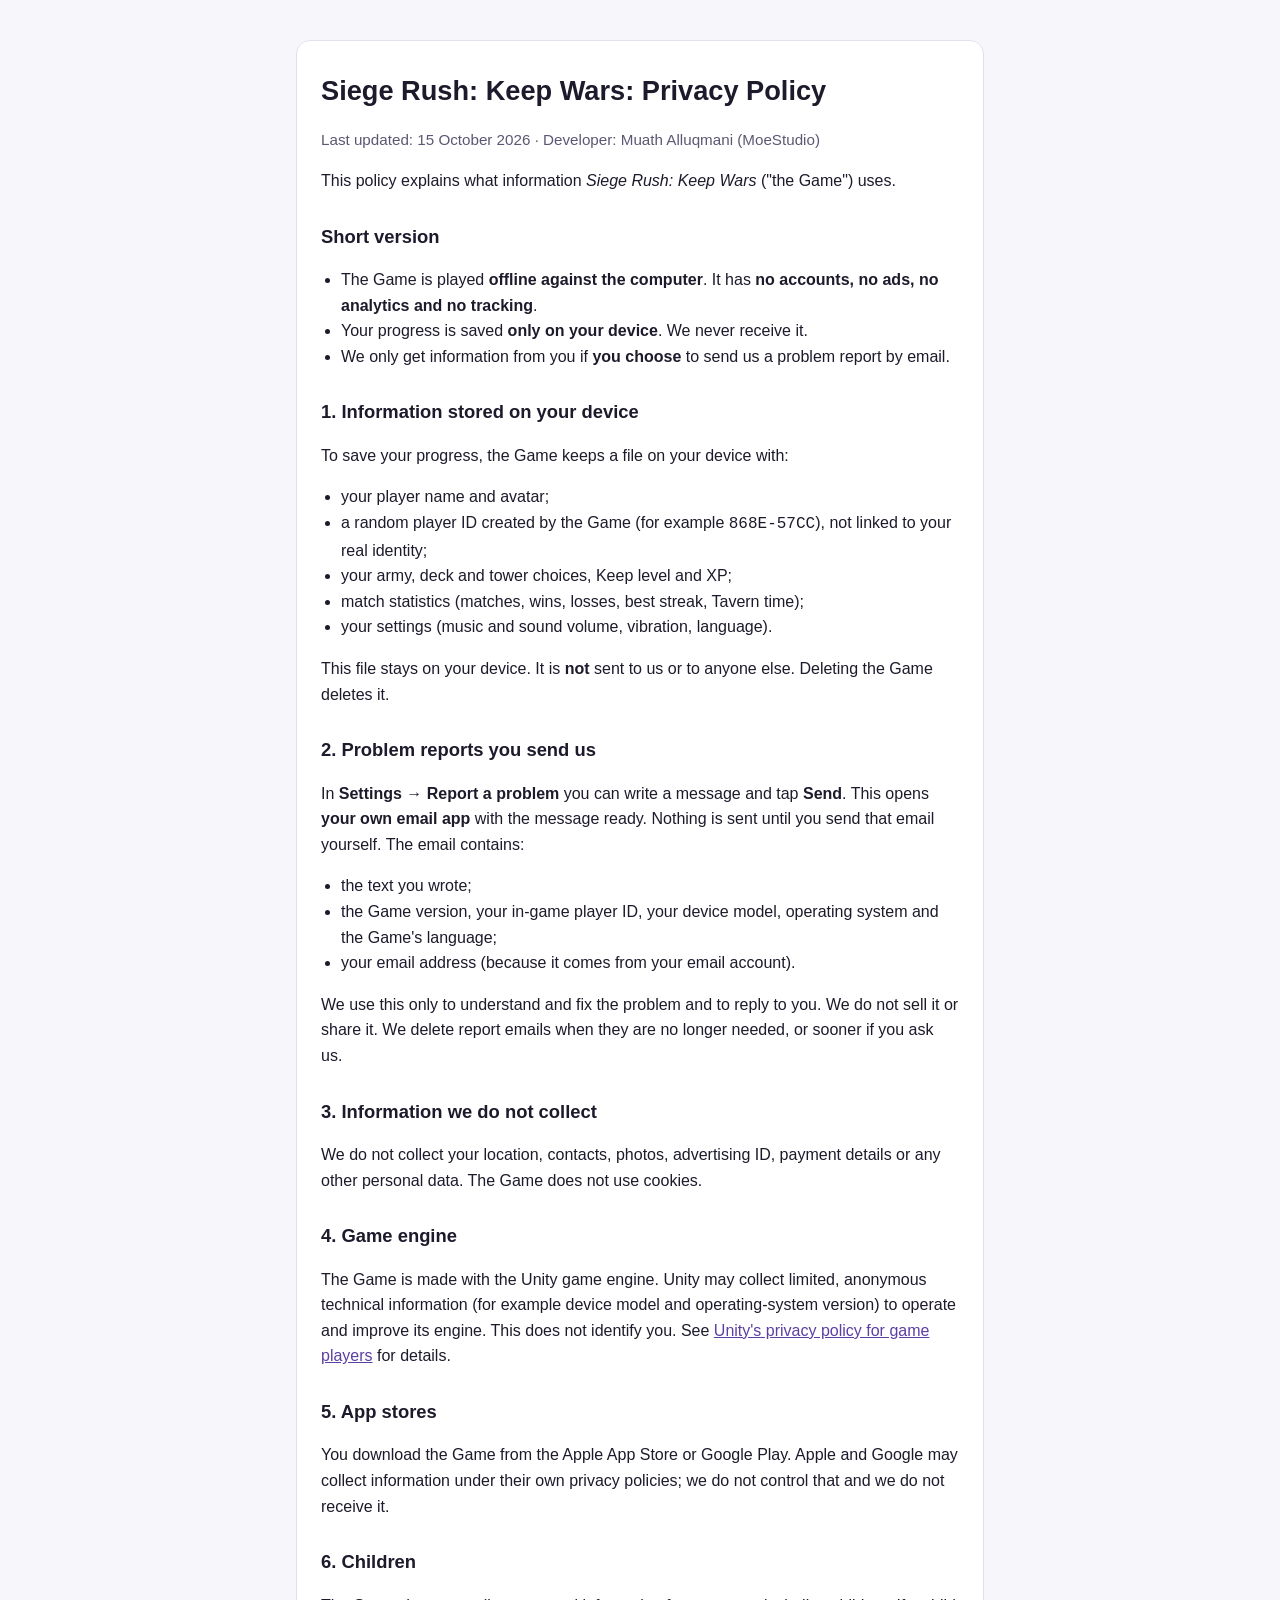
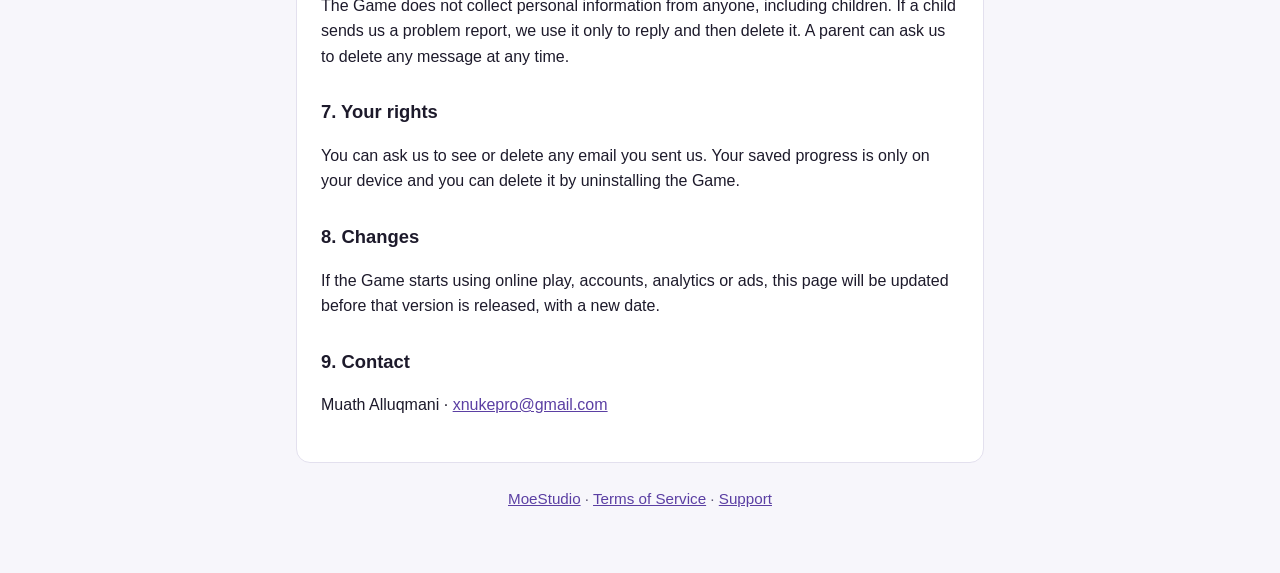
==== siege-rush/privacy.html @ 594b0ecc "Add files via upload" ====
<!doctype html>
<html lang="en">
<head>
  <meta charset="utf-8">
  <meta name="viewport" content="width=device-width, initial-scale=1">
  <title>Siege Rush: Keep Wars Privacy Policy</title>
  <link rel="stylesheet" href="../style.css">
</head>
<body>
<main>
  <div class="card">
    <h1>Siege Rush: Keep Wars: Privacy Policy</h1>
    <p class="muted">Last updated: 15 October 2026 · Developer: Muath Alluqmani (MoeStudio)</p>

    <p>This policy explains what information <em>Siege Rush: Keep Wars</em> ("the Game") uses.</p>

    <h2>Short version</h2>
    <ul>
      <li>The Game is played <strong>offline against the computer</strong>. It has <strong>no accounts, no ads, no
      analytics and no tracking</strong>.</li>
      <li>Your progress is saved <strong>only on your device</strong>. We never receive it.</li>
      <li>We only get information from you if <strong>you choose</strong> to send us a problem report by email.</li>
    </ul>

    <h2>1. Information stored on your device</h2>
    <p>To save your progress, the Game keeps a file on your device with:</p>
    <ul>
      <li>your player name and avatar;</li>
      <li>a random player ID created by the Game (for example <code>868E-57CC</code>), not linked to your real identity;</li>
      <li>your army, deck and tower choices, Keep level and XP;</li>
      <li>match statistics (matches, wins, losses, best streak, Tavern time);</li>
      <li>your settings (music and sound volume, vibration, language).</li>
    </ul>
    <p>This file stays on your device. It is <strong>not</strong> sent to us or to anyone else. Deleting the Game deletes it.</p>

    <h2>2. Problem reports you send us</h2>
    <p>In <strong>Settings → Report a problem</strong> you can write a message and tap <strong>Send</strong>. This opens
    <strong>your own email app</strong> with the message ready. Nothing is sent until you send that email yourself.
    The email contains:</p>
    <ul>
      <li>the text you wrote;</li>
      <li>the Game version, your in-game player ID, your device model, operating system and the Game's language;</li>
      <li>your email address (because it comes from your email account).</li>
    </ul>
    <p>We use this only to understand and fix the problem and to reply to you. We do not sell it or share it. We delete
    report emails when they are no longer needed, or sooner if you ask us.</p>

    <h2>3. Information we do not collect</h2>
    <p>We do not collect your location, contacts, photos, advertising ID, payment details or any other personal data.
    The Game does not use cookies.</p>

    <h2>4. Game engine</h2>
    <p>The Game is made with the Unity game engine. Unity may collect limited, anonymous technical information (for
    example device model and operating-system version) to operate and improve its engine. This does not identify you.
    See <a href="https://unity.com/legal/game-player-and-app-user-privacy-policy">Unity's privacy policy for game
    players</a> for details.</p>

    <h2>5. App stores</h2>
    <p>You download the Game from the Apple App Store or Google Play. Apple and Google may collect information under
    their own privacy policies; we do not control that and we do not receive it.</p>

    <h2>6. Children</h2>
    <p>The Game does not collect personal information from anyone, including children. If a child sends us a problem
    report, we use it only to reply and then delete it. A parent can ask us to delete any message at any time.</p>

    <h2>7. Your rights</h2>
    <p>You can ask us to see or delete any email you sent us. Your saved progress is only on your device and you can
    delete it by uninstalling the Game.</p>

    <h2>8. Changes</h2>
    <p>If the Game starts using online play, accounts, analytics or ads, this page will be updated before that version
    is released, with a new date.</p>

    <h2>9. Contact</h2>
    <p>Muath Alluqmani · <a href="mailto:xnukepro@gmail.com">xnukepro@gmail.com</a></p>
  </div>
  <footer class="muted"><a href="../index.html">MoeStudio</a> · <a href="terms.html">Terms of Service</a> · <a href="support.html">Support</a></footer>
</main>
</body>
</html>
---- style.css ----
:root { --bg: #f7f6fb; --card: #ffffff; --text: #1d1a2b; --muted: #5c5772; --accent: #5b3fa3; --line: #e3e0ee; }
@media (prefers-color-scheme: dark) {
  :root { --bg: #15121f; --card: #1e1a2c; --text: #ece9f7; --muted: #a9a3c2; --accent: #c9b6ff; --line: #2e2942; }
}
* { box-sizing: border-box; }
body { margin: 0; background: var(--bg); color: var(--text); font: 16px/1.6 -apple-system, BlinkMacSystemFont, "Segoe UI", Roboto, sans-serif; }
main { max-width: 720px; margin: 0 auto; padding: 40px 16px 64px; }
.card { background: var(--card); border: 1px solid var(--line); border-radius: 14px; padding: 28px 24px; }
h1 { font-size: 1.7rem; margin: 0 0 4px; }
h2 { font-size: 1.15rem; margin: 28px 0 6px; }
p, li { color: var(--text); }
.muted { color: var(--muted); font-size: 0.95rem; }
a { color: var(--accent); }
ul { padding-left: 20px; }
footer { margin-top: 24px; text-align: center; }
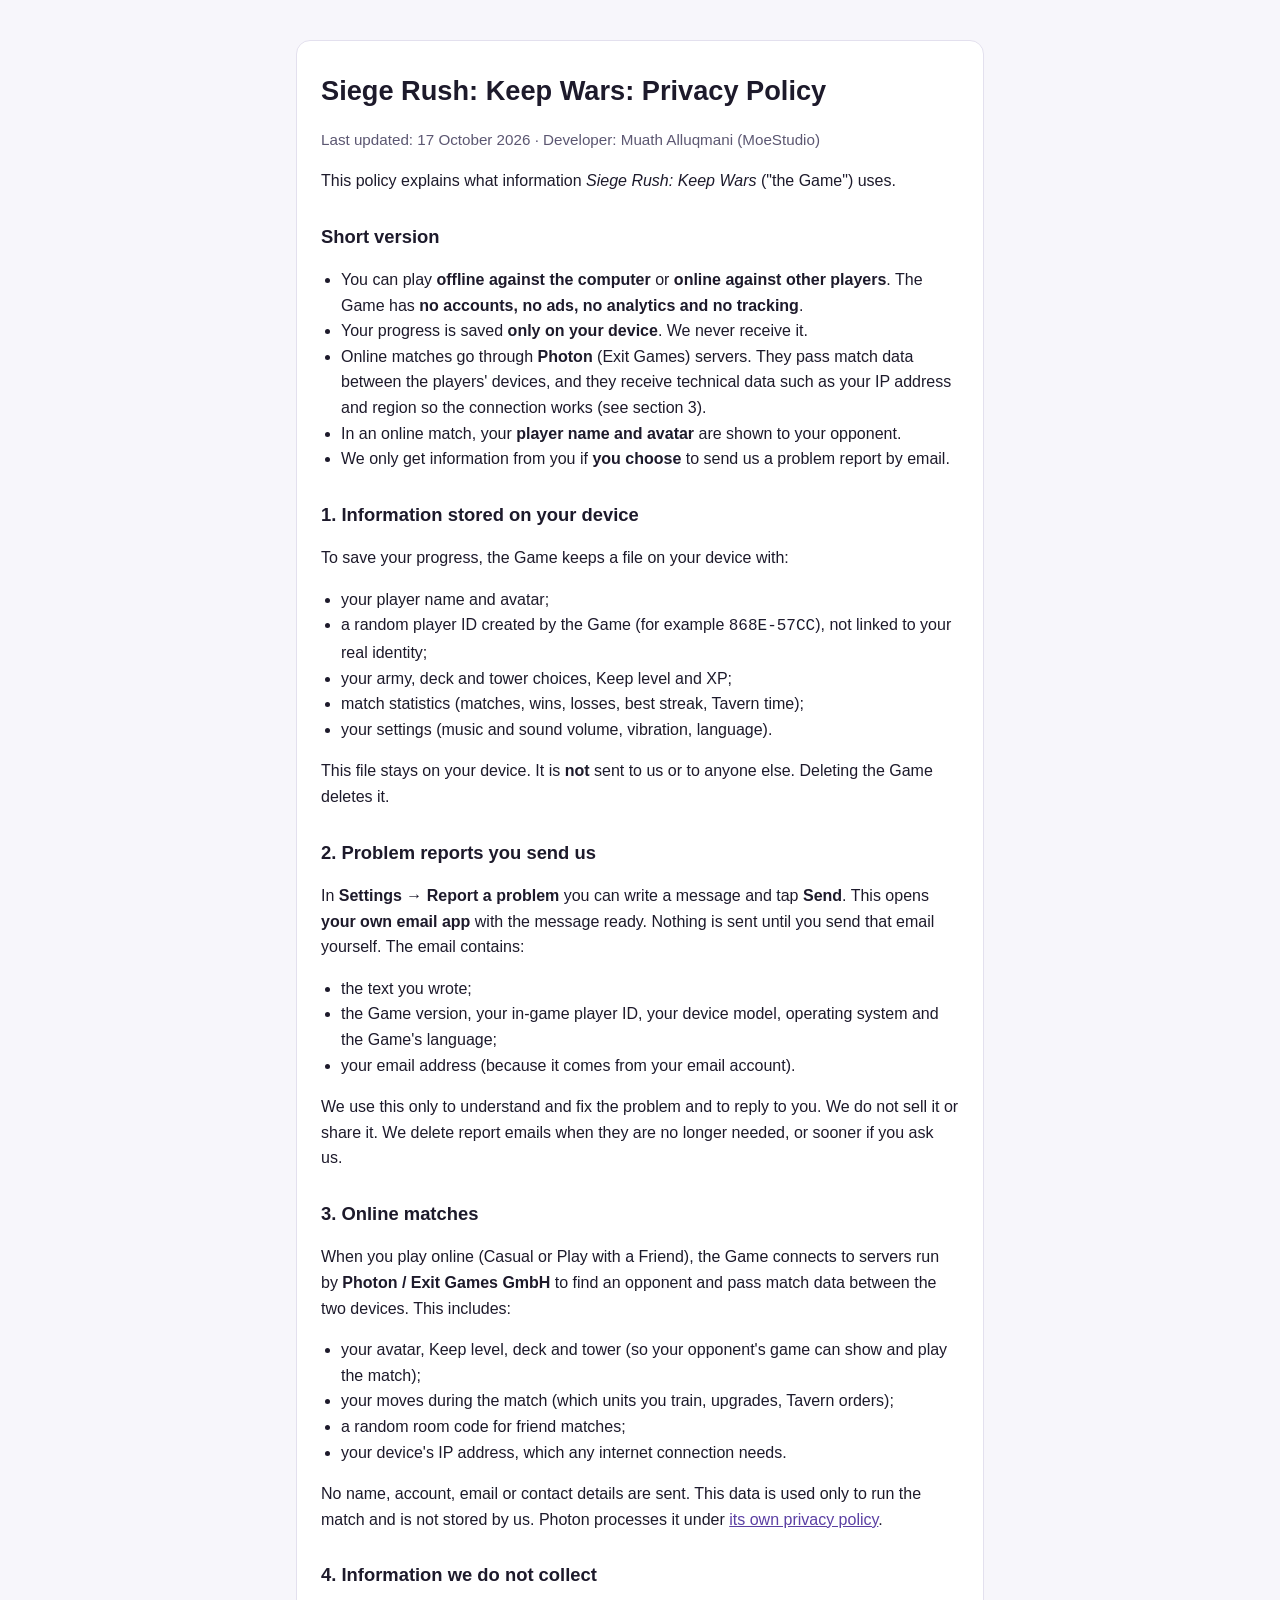
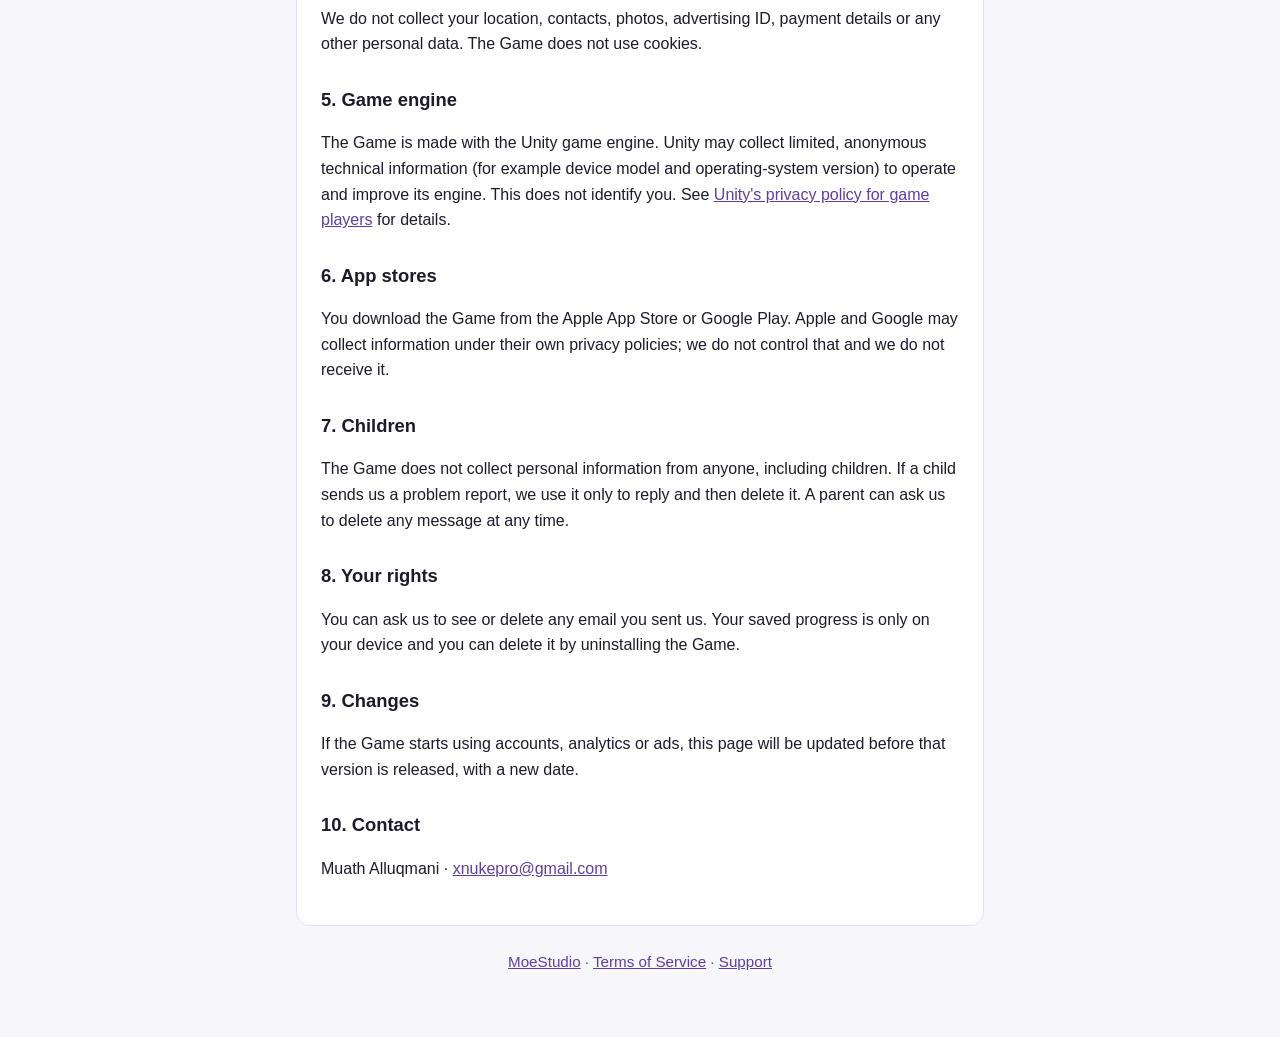
==== commit d9bfe23d: "Add files via upload" ====
--- a/siege-rush/privacy.html
+++ b/siege-rush/privacy.html
@@ -1,80 +1,105 @@
 <!doctype html>
 <html lang="en">
+
 <head>
   <meta charset="utf-8">
   <meta name="viewport" content="width=device-width, initial-scale=1">
   <title>Siege Rush: Keep Wars Privacy Policy</title>
   <link rel="stylesheet" href="../style.css">
 </head>
+
 <body>
-<main>
-  <div class="card">
-    <h1>Siege Rush: Keep Wars: Privacy Policy</h1>
-    <p class="muted">Last updated: 15 October 2026 · Developer: Muath Alluqmani (MoeStudio)</p>
+  <main>
+    <div class="card">
+      <h1>Siege Rush: Keep Wars: Privacy Policy</h1>
+      <p class="muted">Last updated: 17 October 2026 · Developer: Muath Alluqmani (MoeStudio)</p>
 
-    <p>This policy explains what information <em>Siege Rush: Keep Wars</em> ("the Game") uses.</p>
+      <p>This policy explains what information <em>Siege Rush: Keep Wars</em> ("the Game") uses.</p>
+      <h2>Short version</h2>
+      <ul>
+        <li>You can play <strong>offline against the computer</strong> or <strong>online against other players</strong>.
+          The Game has <strong>no accounts, no ads, no analytics and no tracking</strong>.</li>
+        <li>Your progress is saved <strong>only on your device</strong>. We never receive it.</li>
+        <li>Online matches go through <strong>Photon</strong> (Exit Games) servers. They pass match data between the
+          players' devices, and they receive technical data such as your IP address and region so the connection works
+          (see section 3).</li>
+        <li>In an online match, your <strong>player name and avatar</strong> are shown to your opponent.</li>
+        <li>We only get information from you if <strong>you choose</strong> to send us a problem report by email.</li>
+      </ul>
 
-    <h2>Short version</h2>
-    <ul>
-      <li>The Game is played <strong>offline against the computer</strong>. It has <strong>no accounts, no ads, no
-      analytics and no tracking</strong>.</li>
-      <li>Your progress is saved <strong>only on your device</strong>. We never receive it.</li>
-      <li>We only get information from you if <strong>you choose</strong> to send us a problem report by email.</li>
-    </ul>
+      <h2>1. Information stored on your device</h2>
+      <p>To save your progress, the Game keeps a file on your device with:</p>
+      <ul>
+        <li>your player name and avatar;</li>
+        <li>a random player ID created by the Game (for example <code>868E-57CC</code>), not linked to your real
+          identity;</li>
+        <li>your army, deck and tower choices, Keep level and XP;</li>
+        <li>match statistics (matches, wins, losses, best streak, Tavern time);</li>
+        <li>your settings (music and sound volume, vibration, language).</li>
+      </ul>
+      <p>This file stays on your device. It is <strong>not</strong> sent to us or to anyone else. Deleting the Game
+        deletes it.</p>
 
-    <h2>1. Information stored on your device</h2>
-    <p>To save your progress, the Game keeps a file on your device with:</p>
-    <ul>
-      <li>your player name and avatar;</li>
-      <li>a random player ID created by the Game (for example <code>868E-57CC</code>), not linked to your real identity;</li>
-      <li>your army, deck and tower choices, Keep level and XP;</li>
-      <li>match statistics (matches, wins, losses, best streak, Tavern time);</li>
-      <li>your settings (music and sound volume, vibration, language).</li>
-    </ul>
-    <p>This file stays on your device. It is <strong>not</strong> sent to us or to anyone else. Deleting the Game deletes it.</p>
+      <h2>2. Problem reports you send us</h2>
+      <p>In <strong>Settings → Report a problem</strong> you can write a message and tap <strong>Send</strong>. This
+        opens
+        <strong>your own email app</strong> with the message ready. Nothing is sent until you send that email yourself.
+        The email contains:
+      </p>
+      <ul>
+        <li>the text you wrote;</li>
+        <li>the Game version, your in-game player ID, your device model, operating system and the Game's language;</li>
+        <li>your email address (because it comes from your email account).</li>
+      </ul>
+      <p>We use this only to understand and fix the problem and to reply to you. We do not sell it or share it. We
+        delete
+        report emails when they are no longer needed, or sooner if you ask us.</p>
 
-    <h2>2. Problem reports you send us</h2>
-    <p>In <strong>Settings → Report a problem</strong> you can write a message and tap <strong>Send</strong>. This opens
-    <strong>your own email app</strong> with the message ready. Nothing is sent until you send that email yourself.
-    The email contains:</p>
-    <ul>
-      <li>the text you wrote;</li>
-      <li>the Game version, your in-game player ID, your device model, operating system and the Game's language;</li>
-      <li>your email address (because it comes from your email account).</li>
-    </ul>
-    <p>We use this only to understand and fix the problem and to reply to you. We do not sell it or share it. We delete
-    report emails when they are no longer needed, or sooner if you ask us.</p>
+      <h2>3. Online matches</h2>
+      <p>When you play online (Casual or Play with a Friend), the Game connects to servers run by <strong>Photon / Exit
+          Games GmbH</strong> to find an opponent and pass match data between the two devices. This includes:</p>
+      <ul>
+        <li>your avatar, Keep level, deck and tower (so your opponent's game can show and play the match);</li>
+        <li>your moves during the match (which units you train, upgrades, Tavern orders);</li>
+        <li>a random room code for friend matches;</li>
+        <li>your device's IP address, which any internet connection needs.</li>
+      </ul>
+      <p>No name, account, email or contact details are sent. This data is used only to run the match and is not stored
+        by us. Photon processes it under <a href="https://www.photonengine.com/privacy">its own privacy policy</a>.</p>
 
-    <h2>3. Information we do not collect</h2>
-    <p>We do not collect your location, contacts, photos, advertising ID, payment details or any other personal data.
-    The Game does not use cookies.</p>
+      <h2>4. Information we do not collect</h2>
+      <p>We do not collect your location, contacts, photos, advertising ID, payment details or any other personal data.
+        The Game does not use cookies.</p>
 
-    <h2>4. Game engine</h2>
-    <p>The Game is made with the Unity game engine. Unity may collect limited, anonymous technical information (for
-    example device model and operating-system version) to operate and improve its engine. This does not identify you.
-    See <a href="https://unity.com/legal/game-player-and-app-user-privacy-policy">Unity's privacy policy for game
-    players</a> for details.</p>
+      <h2>5. Game engine</h2>
+      <p>The Game is made with the Unity game engine. Unity may collect limited, anonymous technical information (for
+        example device model and operating-system version) to operate and improve its engine. This does not identify
+        you.
+        See <a href="https://unity.com/legal/game-player-and-app-user-privacy-policy">Unity's privacy policy for game
+          players</a> for details.</p>
 
-    <h2>5. App stores</h2>
-    <p>You download the Game from the Apple App Store or Google Play. Apple and Google may collect information under
-    their own privacy policies; we do not control that and we do not receive it.</p>
+      <h2>6. App stores</h2>
+      <p>You download the Game from the Apple App Store or Google Play. Apple and Google may collect information under
+        their own privacy policies; we do not control that and we do not receive it.</p>
 
-    <h2>6. Children</h2>
-    <p>The Game does not collect personal information from anyone, including children. If a child sends us a problem
-    report, we use it only to reply and then delete it. A parent can ask us to delete any message at any time.</p>
+      <h2>7. Children</h2>
+      <p>The Game does not collect personal information from anyone, including children. If a child sends us a problem
+        report, we use it only to reply and then delete it. A parent can ask us to delete any message at any time.</p>
 
-    <h2>7. Your rights</h2>
-    <p>You can ask us to see or delete any email you sent us. Your saved progress is only on your device and you can
-    delete it by uninstalling the Game.</p>
+      <h2>8. Your rights</h2>
+      <p>You can ask us to see or delete any email you sent us. Your saved progress is only on your device and you can
+        delete it by uninstalling the Game.</p>
 
-    <h2>8. Changes</h2>
-    <p>If the Game starts using online play, accounts, analytics or ads, this page will be updated before that version
-    is released, with a new date.</p>
+      <h2>9. Changes</h2>
+      <p>If the Game starts using accounts, analytics or ads, this page will be updated before that version
+        is released, with a new date.</p>
 
-    <h2>9. Contact</h2>
-    <p>Muath Alluqmani · <a href="mailto:xnukepro@gmail.com">xnukepro@gmail.com</a></p>
-  </div>
-  <footer class="muted"><a href="../index.html">MoeStudio</a> · <a href="terms.html">Terms of Service</a> · <a href="support.html">Support</a></footer>
-</main>
+      <h2>10. Contact</h2>
+      <p>Muath Alluqmani · <a href="mailto:xnukepro@gmail.com">xnukepro@gmail.com</a></p>
+    </div>
+    <footer class="muted"><a href="../index.html">MoeStudio</a> · <a href="terms.html">Terms of Service</a> · <a
+        href="support.html">Support</a></footer>
+  </main>
 </body>
-</html>
+
+</html>
